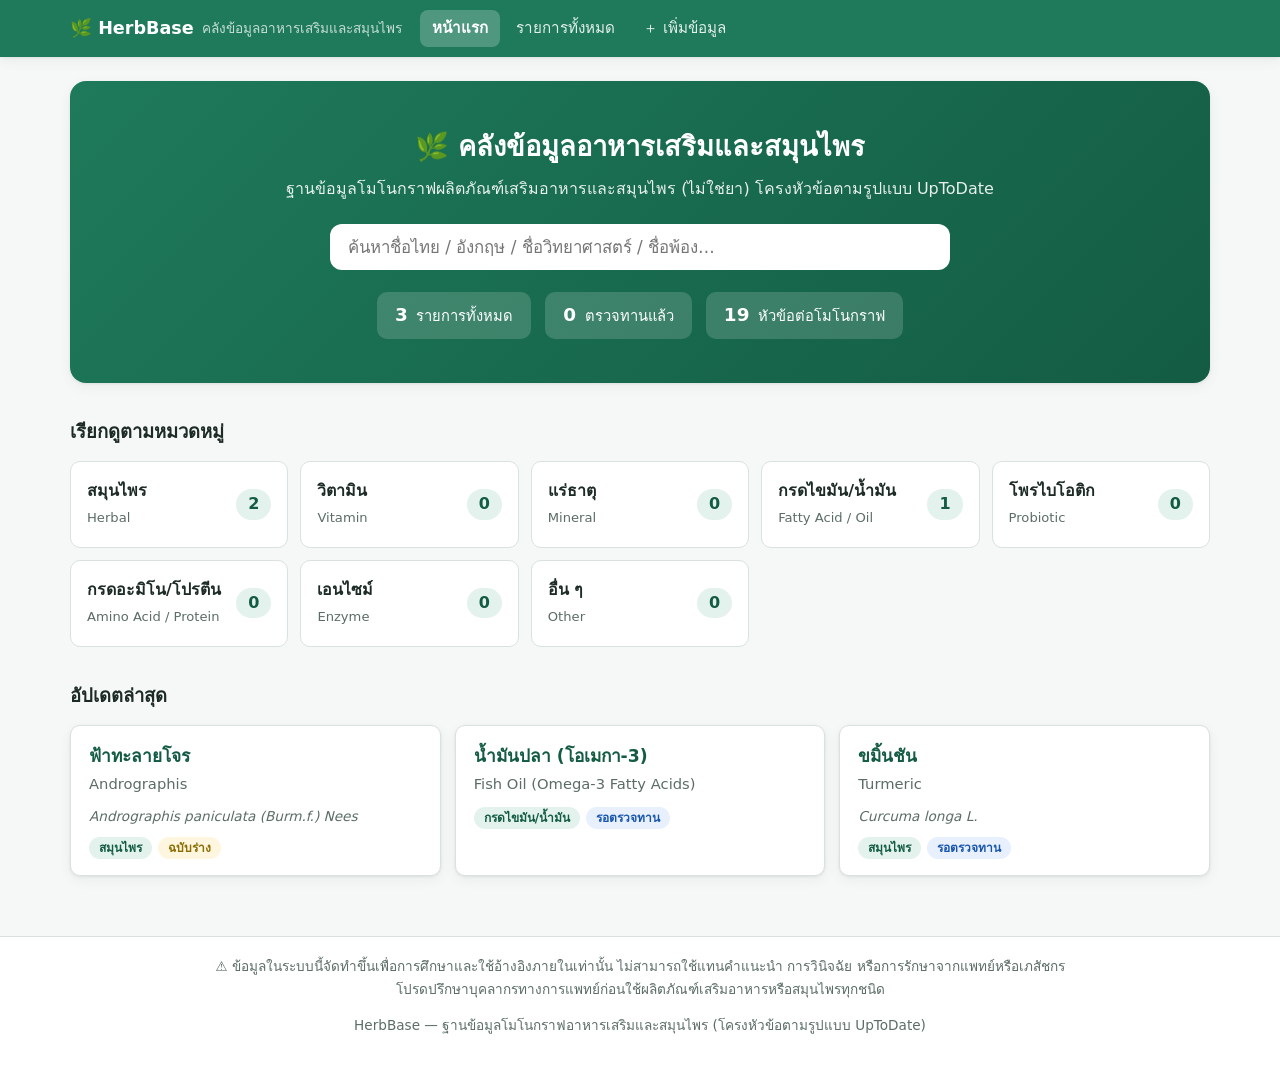
==== index.html @ a0db51e1 "สร้างแอปฐานข้อมูลอาหารเสริมและสมุนไพร (โครง outline แบบ UpToDate) - js/schema.js: นิยามโครงหัวข้อโมโ" ====
<!DOCTYPE html>
<html lang="th">
<head>
  <meta charset="utf-8">
  <meta name="viewport" content="width=device-width, initial-scale=1">
  <meta name="description" content="ฐานข้อมูลโมโนกราฟผลิตภัณฑ์เสริมอาหารและสมุนไพร (ไม่ใช่ยา) โครงหัวข้อตามรูปแบบ UpToDate">
  <title>คลังข้อมูลอาหารเสริมและสมุนไพร</title>
  <link rel="icon" href="data:image/svg+xml,<svg xmlns=%22http://www.w3.org/2000/svg%22 viewBox=%220 0 100 100%22><text y=%22.9em%22 font-size=%2290%22>🌿</text></svg>">
  <link rel="stylesheet" href="css/style.css">
</head>
<body>
  <header class="topbar">
    <div class="topbar-inner">
      <a class="brand-title" href="#/">🌿 HerbBase <span class="muted" style="color:rgba(255,255,255,.75);font-weight:400;font-size:.85rem">คลังข้อมูลอาหารเสริมและสมุนไพร</span></a>
      <nav>
        <a href="#/" data-nav="home">หน้าแรก</a>
        <a href="#/list" data-nav="list">รายการทั้งหมด</a>
        <a href="builder.html" data-nav="builder">＋ เพิ่มข้อมูล</a>
      </nav>
    </div>
  </header>

  <main id="app"></main>

  <footer class="site-footer">
    <p class="disclaimer">
      ⚠️ ข้อมูลในระบบนี้จัดทำขึ้นเพื่อการศึกษาและใช้อ้างอิงภายในเท่านั้น
      ไม่สามารถใช้แทนคำแนะนำ การวินิจฉัย หรือการรักษาจากแพทย์หรือเภสัชกร
      โปรดปรึกษาบุคลากรทางการแพทย์ก่อนใช้ผลิตภัณฑ์เสริมอาหารหรือสมุนไพรทุกชนิด
    </p>
    <p>HerbBase — ฐานข้อมูลโมโนกราฟอาหารเสริมและสมุนไพร (โครงหัวข้อตามรูปแบบ UpToDate)</p>
  </footer>

  <script src="js/schema.js"></script>
  <script src="js/registry.js"></script>
  <script src="data/manifest.js"></script>
  <script src="js/app.js"></script>
</body>
</html>
---- css/style.css ----
/* ============================================================
   style.css — สไตล์หลักของแอปคลังข้อมูลอาหารเสริมและสมุนไพร
   รองรับโหมดสว่าง/มืดอัตโนมัติ และการพิมพ์โมโนกราฟ
   ============================================================ */

:root {
  --bg: #f6f8f7;
  --surface: #ffffff;
  --surface-2: #eef2f0;
  --text: #1d2b26;
  --text-muted: #5b6d66;
  --border: #d9e2de;
  --brand: #1e7a5a;
  --brand-strong: #135c43;
  --brand-soft: #e3f2ec;
  --accent: #b8860b;
  --danger: #b3261e;
  --danger-soft: #fdecea;
  --warn-soft: #fff6e0;
  --link: #14614a;
  --shadow: 0 1px 3px rgba(16, 40, 32, 0.08), 0 4px 14px rgba(16, 40, 32, 0.05);
  --radius: 10px;
}

@media (prefers-color-scheme: dark) {
  :root {
    --bg: #121a17;
    --surface: #1a2420;
    --surface-2: #22302a;
    --text: #e4ece8;
    --text-muted: #9db3aa;
    --border: #31423b;
    --brand: #4cc39a;
    --brand-strong: #6fd9b4;
    --brand-soft: #1d3a2f;
    --accent: #d9a827;
    --danger: #ff8a80;
    --danger-soft: #3a221f;
    --warn-soft: #3a3220;
    --link: #6fd9b4;
    --shadow: 0 1px 3px rgba(0, 0, 0, 0.4);
  }
}

* { box-sizing: border-box; }

html { scroll-behavior: smooth; }

body {
  margin: 0;
  background: var(--bg);
  color: var(--text);
  font-family: 'Noto Sans Thai', 'Sarabun', 'Leelawadee UI', 'Segoe UI', Tahoma, system-ui, sans-serif;
  font-size: 16px;
  line-height: 1.65;
}

a { color: var(--link); }

/* ---------- แถบด้านบน ---------- */
.topbar {
  position: sticky;
  top: 0;
  z-index: 50;
  background: var(--brand);
  color: #fff;
  box-shadow: var(--shadow);
}
.topbar-inner {
  max-width: 1180px;
  margin: 0 auto;
  padding: 10px 20px;
  display: flex;
  align-items: center;
  gap: 18px;
  flex-wrap: wrap;
}
.brand-title {
  font-size: 1.1rem;
  font-weight: 700;
  color: #fff;
  text-decoration: none;
  display: flex;
  align-items: center;
  gap: 8px;
  white-space: nowrap;
}
.topbar nav {
  display: flex;
  gap: 4px;
  flex-wrap: wrap;
}
.topbar nav a {
  color: rgba(255, 255, 255, 0.88);
  text-decoration: none;
  padding: 6px 12px;
  border-radius: 8px;
  font-size: 0.95rem;
}
.topbar nav a:hover { background: rgba(255, 255, 255, 0.14); color: #fff; }
.topbar nav a.active { background: rgba(255, 255, 255, 0.22); color: #fff; font-weight: 600; }

/* ---------- โครงหน้า ---------- */
main#app {
  max-width: 1180px;
  margin: 0 auto;
  padding: 24px 20px 60px;
  min-height: 60vh;
}

.site-footer {
  border-top: 1px solid var(--border);
  background: var(--surface);
  color: var(--text-muted);
  font-size: 0.85rem;
  text-align: center;
  padding: 18px 20px 26px;
}
.site-footer .disclaimer {
  max-width: 860px;
  margin: 0 auto 6px;
}

/* ---------- หน้าแรก ---------- */
.hero {
  background: linear-gradient(135deg, var(--brand) 0%, var(--brand-strong) 100%);
  color: #fff;
  border-radius: 16px;
  padding: 44px 28px;
  text-align: center;
  box-shadow: var(--shadow);
}
.hero h1 { margin: 0 0 6px; font-size: 1.7rem; }
.hero p.subtitle { margin: 0 0 22px; opacity: 0.9; }

.search-wrap {
  position: relative;
  max-width: 620px;
  margin: 0 auto;
}
.search-input {
  width: 100%;
  padding: 13px 18px;
  font-size: 1.05rem;
  border: none;
  border-radius: 12px;
  outline: 3px solid transparent;
  font-family: inherit;
  color: #1d2b26;
  background: #fff;
}
.search-input:focus { outline-color: rgba(255, 255, 255, 0.55); }

.search-suggest {
  position: absolute;
  top: calc(100% + 6px);
  left: 0;
  right: 0;
  background: var(--surface);
  border: 1px solid var(--border);
  border-radius: 12px;
  box-shadow: var(--shadow);
  overflow: hidden;
  text-align: left;
  z-index: 40;
}
.search-suggest a {
  display: block;
  padding: 10px 16px;
  text-decoration: none;
  color: var(--text);
  border-bottom: 1px solid var(--border);
}
.search-suggest a:last-child { border-bottom: none; }
.search-suggest a:hover, .search-suggest a.kbd-active { background: var(--brand-soft); }
.search-suggest .s-name { font-weight: 600; }
.search-suggest .s-sub { font-size: 0.85rem; color: var(--text-muted); }

.stat-row {
  display: flex;
  gap: 14px;
  justify-content: center;
  margin-top: 22px;
  flex-wrap: wrap;
}
.stat-chip {
  background: rgba(255, 255, 255, 0.16);
  border-radius: 10px;
  padding: 8px 18px;
  font-size: 0.92rem;
}
.stat-chip b { font-size: 1.15rem; margin-right: 4px; }

.home-section { margin-top: 34px; }
.home-section h2 {
  font-size: 1.15rem;
  margin: 0 0 14px;
  color: var(--text);
}

.cat-grid {
  display: grid;
  grid-template-columns: repeat(auto-fill, minmax(200px, 1fr));
  gap: 12px;
}
.cat-card {
  background: var(--surface);
  border: 1px solid var(--border);
  border-radius: var(--radius);
  padding: 16px;
  text-decoration: none;
  color: var(--text);
  display: flex;
  justify-content: space-between;
  align-items: center;
  transition: border-color 0.15s, transform 0.15s;
}
.cat-card:hover { border-color: var(--brand); transform: translateY(-2px); }
.cat-card .cat-name { font-weight: 600; }
.cat-card .cat-sub { font-size: 0.82rem; color: var(--text-muted); }
.cat-card .cat-count {
  background: var(--brand-soft);
  color: var(--brand-strong);
  border-radius: 20px;
  padding: 2px 12px;
  font-weight: 700;
}

/* ---------- หน้ารายการ ---------- */
.page-head { margin: 6px 0 18px; }
.page-head h1 { font-size: 1.45rem; margin: 0 0 4px; }
.page-head p { margin: 0; color: var(--text-muted); }

.filter-bar {
  display: flex;
  gap: 10px;
  flex-wrap: wrap;
  align-items: center;
  background: var(--surface);
  border: 1px solid var(--border);
  border-radius: var(--radius);
  padding: 12px 14px;
  margin-bottom: 18px;
}
.filter-bar input[type="search"],
.filter-bar select {
  font-family: inherit;
  font-size: 0.95rem;
  padding: 8px 12px;
  border: 1px solid var(--border);
  border-radius: 8px;
  background: var(--bg);
  color: var(--text);
}
.filter-bar input[type="search"] { flex: 1 1 240px; min-width: 200px; }
.filter-bar .result-count { color: var(--text-muted); font-size: 0.9rem; margin-left: auto; }

.item-grid {
  display: grid;
  grid-template-columns: repeat(auto-fill, minmax(290px, 1fr));
  gap: 14px;
}
.item-card {
  background: var(--surface);
  border: 1px solid var(--border);
  border-radius: var(--radius);
  padding: 16px 18px;
  text-decoration: none;
  color: var(--text);
  display: block;
  transition: border-color 0.15s, transform 0.15s;
  box-shadow: var(--shadow);
}
.item-card:hover { border-color: var(--brand); transform: translateY(-2px); }
.item-card h3 { margin: 0 0 2px; font-size: 1.08rem; color: var(--brand-strong); }
.item-card .en-name { color: var(--text-muted); font-size: 0.92rem; margin: 0 0 8px; }
.item-card .sci-name { font-style: italic; font-size: 0.85rem; color: var(--text-muted); }
.badge-row { display: flex; gap: 6px; margin-top: 10px; flex-wrap: wrap; }

.badge {
  display: inline-block;
  font-size: 0.75rem;
  border-radius: 20px;
  padding: 2px 10px;
  font-weight: 600;
  line-height: 1.5;
}
.badge-cat { background: var(--brand-soft); color: var(--brand-strong); }
.status-draft { background: var(--warn-soft); color: #8a6d00; }
.status-review { background: #e8f0fe; color: #1a56b0; }
.status-complete { background: var(--brand-soft); color: var(--brand-strong); }
@media (prefers-color-scheme: dark) {
  .status-draft { background: #3a3220; color: #e8c96a; }
  .status-review { background: #1e2c44; color: #8ab4f8; }
}

.empty-state {
  text-align: center;
  color: var(--text-muted);
  padding: 50px 20px;
  background: var(--surface);
  border: 1px dashed var(--border);
  border-radius: var(--radius);
}

/* ---------- หน้าโมโนกราฟ ---------- */
.mono-layout {
  display: grid;
  grid-template-columns: 270px minmax(0, 1fr);
  gap: 24px;
  align-items: start;
}
@media (max-width: 900px) {
  .mono-layout { grid-template-columns: 1fr; }
}

.mono-toc {
  position: sticky;
  top: 70px;
  background: var(--surface);
  border: 1px solid var(--border);
  border-radius: var(--radius);
  padding: 14px 6px 14px 14px;
  max-height: calc(100vh - 96px);
  overflow-y: auto;
  font-size: 0.88rem;
}
@media (max-width: 900px) {
  .mono-toc { position: static; max-height: 300px; }
}
.mono-toc .toc-title {
  font-weight: 700;
  color: var(--text-muted);
  font-size: 0.8rem;
  text-transform: uppercase;
  letter-spacing: 0.06em;
  margin-bottom: 8px;
}
.mono-toc ul { list-style: none; margin: 0; padding: 0; }
.mono-toc ul ul { padding-left: 14px; }
.mono-toc li { margin: 1px 0; }
.mono-toc a {
  display: block;
  padding: 4px 8px;
  border-radius: 6px;
  text-decoration: none;
  color: var(--text);
  cursor: pointer;
}
.mono-toc a:hover { background: var(--surface-2); }
.mono-toc a.active { background: var(--brand-soft); color: var(--brand-strong); font-weight: 600; }
.mono-toc a.toc-empty { color: var(--text-muted); opacity: 0.62; }
.mono-toc a .toc-en { display: block; }
.mono-toc a .toc-th { display: block; font-size: 0.78rem; color: var(--text-muted); }

/* หัวเรื่องโมโนกราฟ */
.mono-header {
  background: var(--surface);
  border: 1px solid var(--border);
  border-radius: var(--radius);
  padding: 20px 24px;
  margin-bottom: 16px;
  box-shadow: var(--shadow);
}
.mono-header h1 { margin: 0; font-size: 1.55rem; color: var(--brand-strong); }
.mono-header .mono-en { font-size: 1.05rem; color: var(--text-muted); margin: 2px 0 0; }
.mono-header .mono-sci { font-style: italic; color: var(--text-muted); margin: 6px 0 0; font-size: 0.95rem; }
.mono-meta {
  display: flex;
  gap: 14px;
  flex-wrap: wrap;
  margin-top: 12px;
  font-size: 0.88rem;
  color: var(--text-muted);
}
.mono-meta .meta-item b { color: var(--text); font-weight: 600; }

.mono-toolbar {
  display: flex;
  gap: 8px;
  flex-wrap: wrap;
  margin: 0 0 16px;
}
.btn {
  font-family: inherit;
  font-size: 0.88rem;
  padding: 7px 14px;
  border-radius: 8px;
  border: 1px solid var(--border);
  background: var(--surface);
  color: var(--text);
  cursor: pointer;
}
.btn:hover { border-color: var(--brand); color: var(--brand-strong); }
.btn.btn-primary { background: var(--brand); border-color: var(--brand); color: #fff; }
.btn.btn-primary:hover { background: var(--brand-strong); }

/* แบนเนอร์แจ้งเตือน */
.alert-banner {
  background: var(--danger-soft);
  border: 1px solid var(--danger);
  border-left-width: 6px;
  border-radius: var(--radius);
  padding: 14px 18px;
  margin-bottom: 16px;
}
.alert-banner .alert-title {
  color: var(--danger);
  font-weight: 700;
  margin: 0 0 6px;
  display: flex;
  align-items: center;
  gap: 8px;
}
.alert-banner ul { margin: 0; padding-left: 22px; }

/* Section ของโมโนกราฟ */
.mono-section {
  background: var(--surface);
  border: 1px solid var(--border);
  border-radius: var(--radius);
  margin-bottom: 14px;
  overflow: hidden;
  scroll-margin-top: 76px;
}
.mono-section.section-alert { border-left: 5px solid var(--danger); }

.sec-head {
  width: 100%;
  display: flex;
  align-items: center;
  gap: 10px;
  padding: 13px 18px;
  background: transparent;
  border: none;
  cursor: pointer;
  text-align: left;
  font-family: inherit;
  color: var(--text);
}
.sec-head:hover { background: var(--surface-2); }
.sec-head .sec-en { font-size: 1.05rem; font-weight: 700; color: var(--brand-strong); }
.section-alert .sec-head .sec-en { color: var(--danger); }
.sec-head .sec-th { font-size: 0.85rem; color: var(--text-muted); font-weight: 400; }
.sec-head .sec-caret {
  margin-left: auto;
  transition: transform 0.18s;
  color: var(--text-muted);
  flex-shrink: 0;
}
.mono-section.collapsed .sec-caret { transform: rotate(-90deg); }
.sec-body { padding: 2px 20px 16px; border-top: 1px solid var(--border); }
.mono-section.collapsed .sec-body { display: none; }

.subsection { margin-top: 14px; scroll-margin-top: 76px; }
.subsection > h3, .subsection > h4 {
  margin: 0 0 6px;
  color: var(--text);
}
.subsection > h3 { font-size: 1rem; }
.subsection > h4 { font-size: 0.94rem; }
.subsection .sub-th { font-weight: 400; color: var(--text-muted); font-size: 0.85rem; margin-left: 6px; }

.content-subhead {
  margin: 14px 0 4px;
  font-size: 0.94rem;
  color: var(--brand-strong);
}
.sec-body p { margin: 8px 0; }
.sec-body ul, .sec-body ol { margin: 8px 0; padding-left: 26px; }
.sec-body li { margin: 3px 0; }

.content-note {
  background: var(--warn-soft);
  border-radius: 8px;
  padding: 10px 14px;
  margin: 10px 0;
  font-size: 0.92rem;
}
@media (prefers-color-scheme: dark) {
  .content-note { background: #3a3220; }
}

.content-table-wrap { overflow-x: auto; margin: 10px 0; }
.content-table { border-collapse: collapse; width: 100%; font-size: 0.92rem; }
.content-table th, .content-table td {
  border: 1px solid var(--border);
  padding: 7px 12px;
  text-align: left;
  vertical-align: top;
}
.content-table th { background: var(--surface-2); }

.empty-note {
  color: var(--text-muted);
  font-style: italic;
  font-size: 0.9rem;
  margin: 8px 0;
  opacity: 0.75;
}

.ref-link {
  color: var(--link);
  text-decoration: none;
  font-size: 0.8em;
  vertical-align: super;
  cursor: pointer;
  font-weight: 600;
}
.ref-link:hover { text-decoration: underline; }

ol.refs { padding-left: 26px; font-size: 0.92rem; }
ol.refs li { margin: 6px 0; scroll-margin-top: 90px; }
ol.refs li:target { background: var(--brand-soft); border-radius: 6px; }

.back-row { margin-bottom: 12px; }
.back-row a { text-decoration: none; font-size: 0.92rem; }

/* ---------- ตัวช่วยทั่วไป ---------- */
.muted { color: var(--text-muted); }
.nowrap { white-space: nowrap; }

/* ---------- โหมดพิมพ์ ---------- */
@media print {
  .topbar, .mono-toc, .mono-toolbar, .site-footer, .back-row, .search-wrap { display: none !important; }
  body { background: #fff; color: #000; font-size: 12px; }
  main#app { max-width: none; padding: 0; }
  .mono-layout { display: block; }
  .mono-section, .mono-header { box-shadow: none; border-color: #bbb; break-inside: avoid-page; }
  .mono-section.collapsed .sec-body { display: block; }
  .sec-head { cursor: default; }
  .sec-caret { display: none; }
}
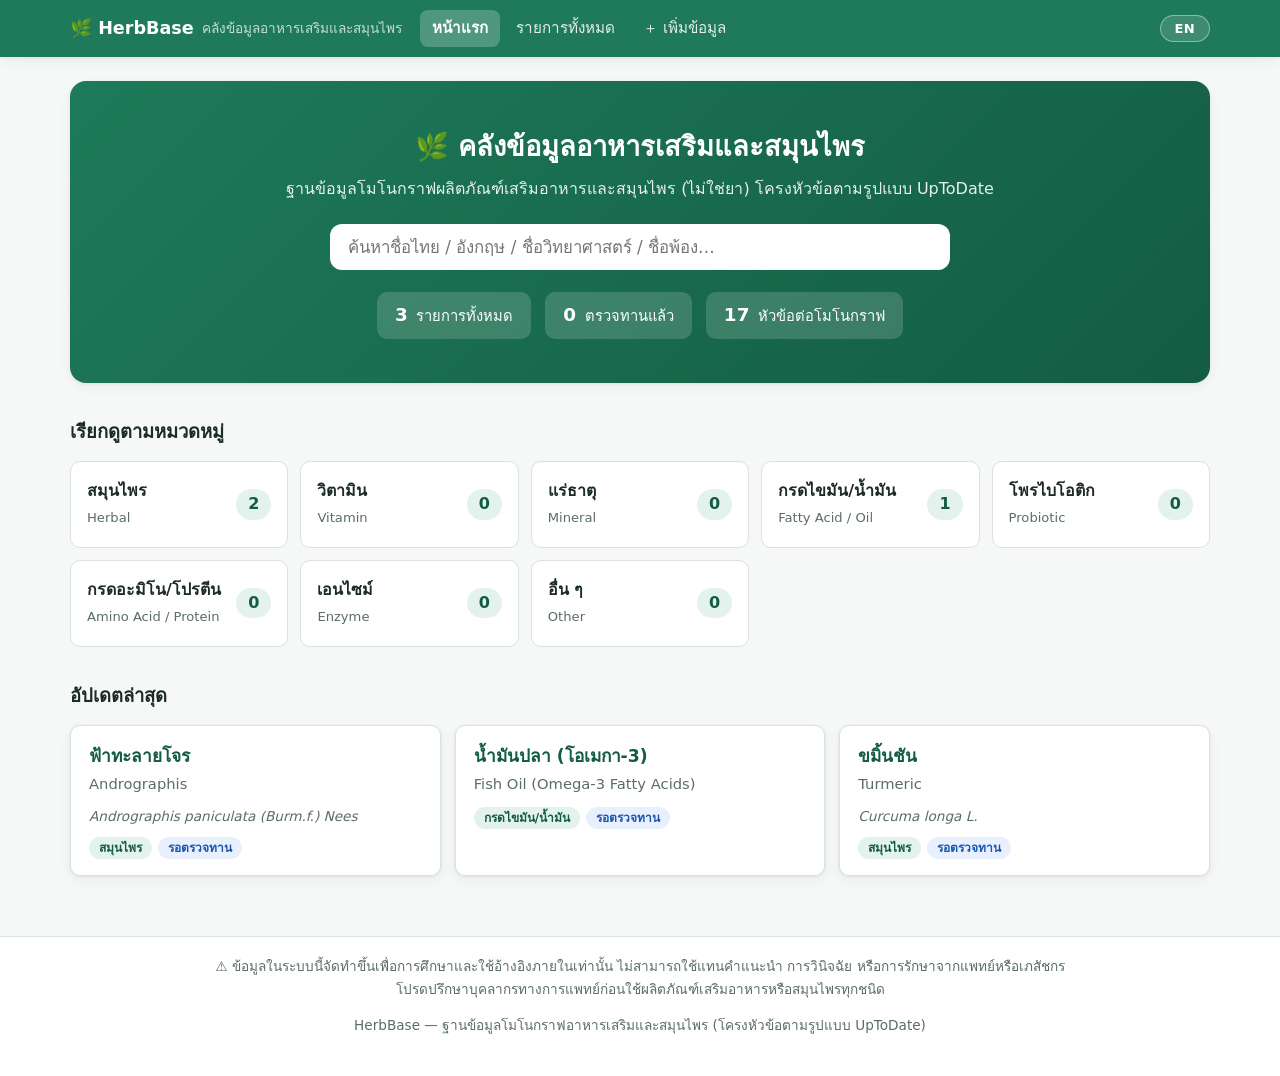
==== commit c268f422: "เพิ่มระบบสองภาษา (ไทย/อังกฤษ) พร้อมปุ่มสลับภาษา - js/i18n.js (ใหม่): dictionary ไทย/อังกฤษ, สถานะภาษ" ====
--- a/index.html
+++ b/index.html
@@ -4,34 +4,36 @@
   <meta charset="utf-8">
   <meta name="viewport" content="width=device-width, initial-scale=1">
   <meta name="description" content="ฐานข้อมูลโมโนกราฟผลิตภัณฑ์เสริมอาหารและสมุนไพร (ไม่ใช่ยา) โครงหัวข้อตามรูปแบบ UpToDate">
-  <title>คลังข้อมูลอาหารเสริมและสมุนไพร</title>
+  <title>คลังข้อมูลอาหารเสริมและสมุนไพร · HerbBase</title>
   <link rel="icon" href="data:image/svg+xml,<svg xmlns=%22http://www.w3.org/2000/svg%22 viewBox=%220 0 100 100%22><text y=%22.9em%22 font-size=%2290%22>🌿</text></svg>">
   <link rel="stylesheet" href="css/style.css">
 </head>
 <body>
   <header class="topbar">
     <div class="topbar-inner">
-      <a class="brand-title" href="#/">🌿 HerbBase <span class="muted" style="color:rgba(255,255,255,.75);font-weight:400;font-size:.85rem">คลังข้อมูลอาหารเสริมและสมุนไพร</span></a>
+      <a class="brand-title" href="#/">🌿 HerbBase <span class="brand-tagline" data-i18n="brandTagline">คลังข้อมูลอาหารเสริมและสมุนไพร</span></a>
       <nav>
-        <a href="#/" data-nav="home">หน้าแรก</a>
-        <a href="#/list" data-nav="list">รายการทั้งหมด</a>
-        <a href="builder.html" data-nav="builder">＋ เพิ่มข้อมูล</a>
+        <a href="#/" data-nav="home" data-i18n="navHome">หน้าแรก</a>
+        <a href="#/list" data-nav="list" data-i18n="navList">รายการทั้งหมด</a>
+        <a href="builder.html" data-nav="builder" data-i18n="navAdd">＋ เพิ่มข้อมูล</a>
       </nav>
+      <button type="button" id="lang-toggle" class="lang-toggle" title="Thai / English">EN</button>
     </div>
   </header>
 
   <main id="app"></main>
 
   <footer class="site-footer">
-    <p class="disclaimer">
+    <p class="disclaimer" data-i18n="footerDisclaimer">
       ⚠️ ข้อมูลในระบบนี้จัดทำขึ้นเพื่อการศึกษาและใช้อ้างอิงภายในเท่านั้น
       ไม่สามารถใช้แทนคำแนะนำ การวินิจฉัย หรือการรักษาจากแพทย์หรือเภสัชกร
       โปรดปรึกษาบุคลากรทางการแพทย์ก่อนใช้ผลิตภัณฑ์เสริมอาหารหรือสมุนไพรทุกชนิด
     </p>
-    <p>HerbBase — ฐานข้อมูลโมโนกราฟอาหารเสริมและสมุนไพร (โครงหัวข้อตามรูปแบบ UpToDate)</p>
+    <p data-i18n="footerLine">HerbBase — ฐานข้อมูลโมโนกราฟอาหารเสริมและสมุนไพร (โครงหัวข้อตามรูปแบบ UpToDate)</p>
   </footer>
 
   <script src="js/schema.js"></script>
+  <script src="js/i18n.js"></script>
   <script src="js/registry.js"></script>
   <script src="data/manifest.js"></script>
   <script src="js/app.js"></script>
--- a/css/style.css
+++ b/css/style.css
@@ -100,6 +100,27 @@
 .topbar nav a:hover { background: rgba(255, 255, 255, 0.14); color: #fff; }
 .topbar nav a.active { background: rgba(255, 255, 255, 0.22); color: #fff; font-weight: 600; }
 
+.brand-tagline { color: rgba(255, 255, 255, 0.75); font-weight: 400; font-size: 0.85rem; }
+@media (max-width: 640px) { .brand-tagline { display: none; } }
+
+.lang-toggle {
+  margin-left: auto;
+  font-family: inherit;
+  font-size: 0.82rem;
+  font-weight: 700;
+  letter-spacing: 0.02em;
+  color: #fff;
+  background: rgba(255, 255, 255, 0.14);
+  border: 1px solid rgba(255, 255, 255, 0.4);
+  border-radius: 20px;
+  padding: 5px 14px;
+  cursor: pointer;
+  white-space: nowrap;
+  min-width: 46px;
+}
+.lang-toggle:hover { background: rgba(255, 255, 255, 0.26); }
+.lang-toggle:focus-visible { outline: 2px solid #fff; outline-offset: 1px; }
+
 /* ---------- โครงหน้า ---------- */
 main#app {
   max-width: 1180px;
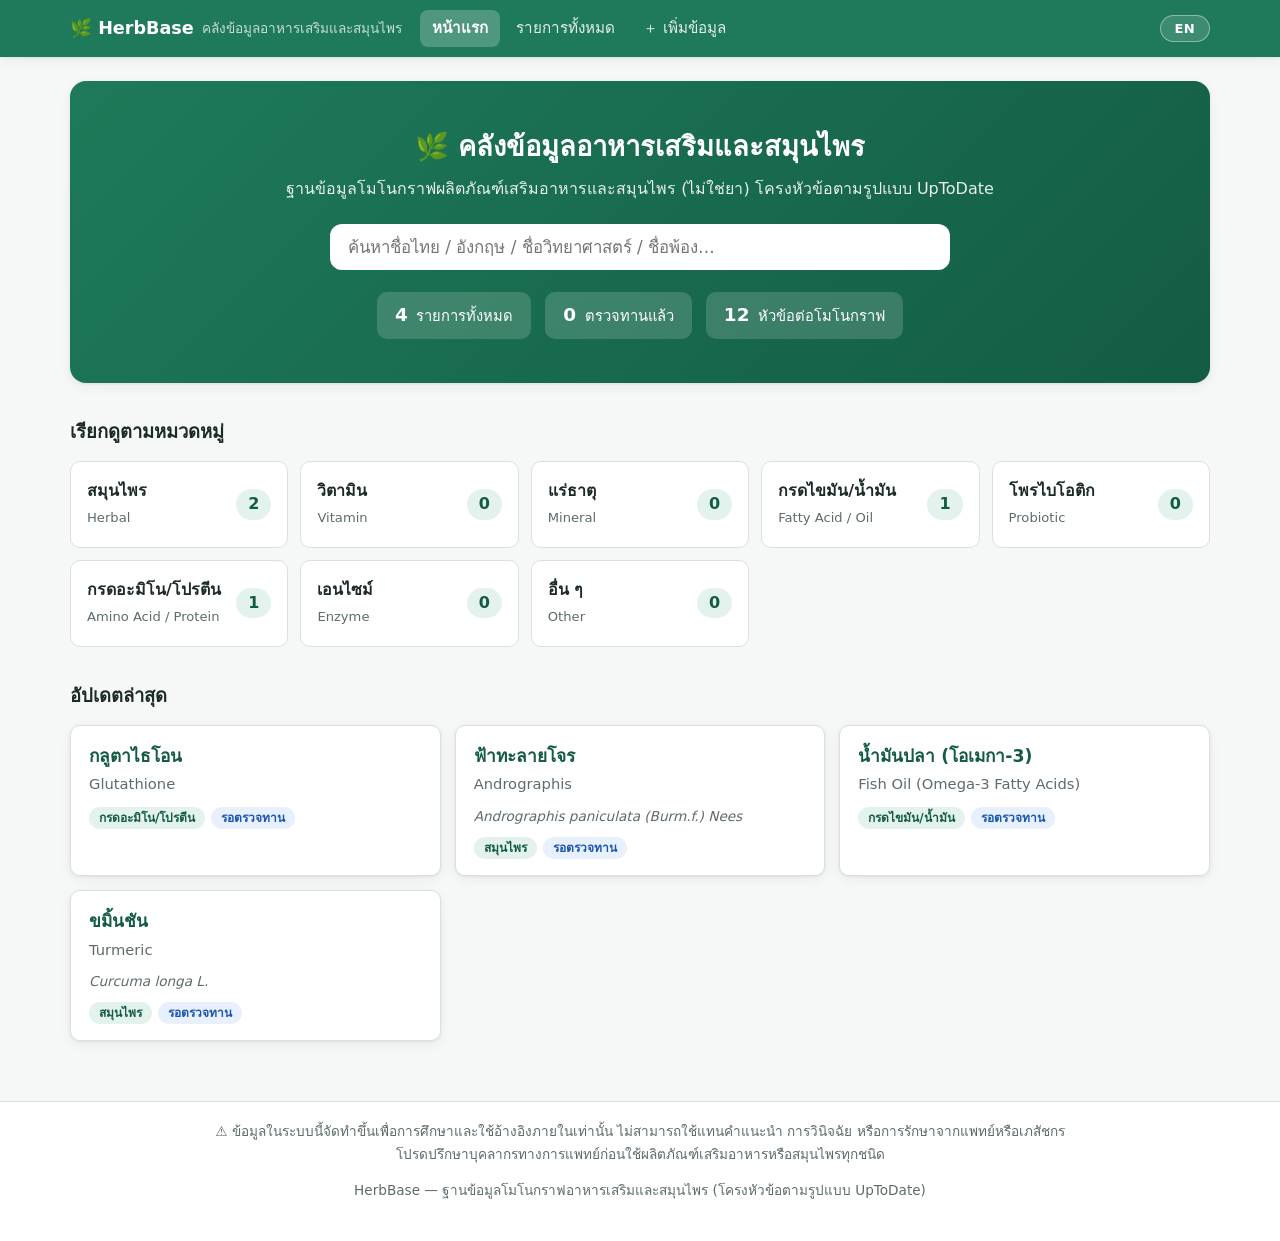
==== commit facddbe8: "เพิ่มรายการใหม่: กลูตาไธโอน (Glutathione) + ปรับ manifest ให้กันแคช - data/monographs/glutathione.js" ====
--- a/index.html
+++ b/index.html
@@ -35,7 +35,7 @@
   <script src="js/schema.js"></script>
   <script src="js/i18n.js"></script>
   <script src="js/registry.js"></script>
-  <script src="data/manifest.js"></script>
+  <!-- data/manifest.js โหลดแบบกันแคชใน app.js เพื่อให้เพิ่มรายการใหม่แล้วเห็นทันที -->
   <script src="js/app.js"></script>
 </body>
 </html>
